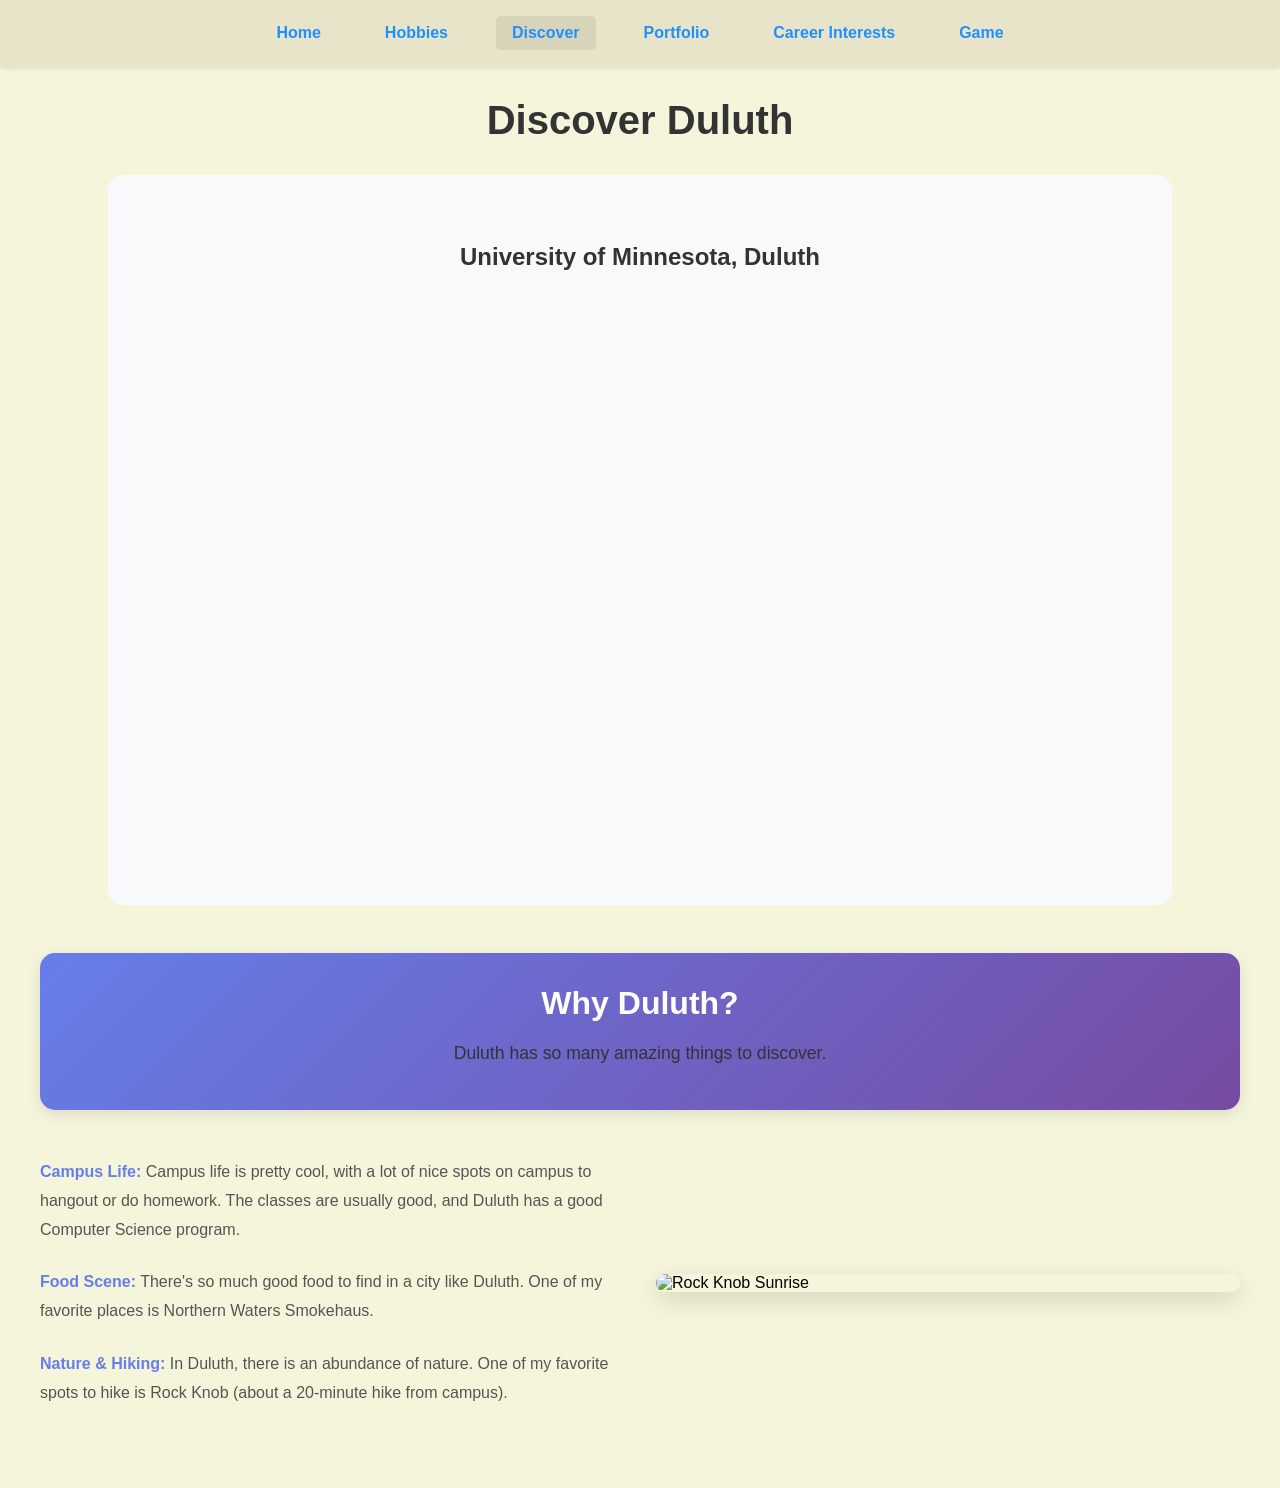
==== discover.html @ c2d2bad9 "Add files via upload" ====
<!DOCTYPE html>
<html lang="en">
<head>
    <meta charset="UTF-8">
    <meta name="viewport" content="width=device-width, initial-scale=1.0">
    <title>Discover - My Website</title>
    <link rel="stylesheet" href="styles.css">
    <style>
        /* Discover page-specific styles */
        .discover-container {
            max-width: 1200px;
            margin: 0 auto;
            padding: 2rem;
        }

        .page-title {
            text-align: center;
            font-size: 2.5rem;
            color: #333;
            margin-bottom: 2rem;
            font-weight: 700;
        }

        .video-section {
            background: #f8f9fa;
            padding: 3rem 2rem;
            border-radius: 15px;
            margin: 0 auto 3rem auto;
            max-width: 1000px;
            width: 95%;
            display: flex;
            flex-direction: column;
            align-items: center;
        }

        .video-title {
            text-align: center;
            font-size: 1.5rem;
            color: #333;
            margin-bottom: 1.5rem;
            font-weight: 700;
        }

        .video-container {
            position: relative;
            width: 100%;
            padding-bottom: 56.25%; /* 16:9 aspect ratio */
            height: 0;
            overflow: hidden;
            border-radius: 10px;
        }

        .video-container iframe {
            position: absolute;
            top: 0;
            left: 0;
            width: 100%;
            height: 100%;
            border-radius: 10px;
        }

        .discover-intro {
            background: linear-gradient(135deg, #667eea 0%, #764ba2 100%);
            color: white;
            padding: 2rem;
            border-radius: 15px;
            margin-bottom: 3rem;
            text-align: center;
            box-shadow: 0 4px 15px rgba(0, 0, 0, 0.1);
        }

        .discover-intro h2 {
            font-size: 2rem;
            margin-bottom: 1rem;
            margin-top: 0;
        }

        .discover-intro p {
            font-size: 1.1rem;
            line-height: 1.8;
            margin: 0.5rem 0;
        }

        .content-grid {
            display: grid;
            grid-template-columns: 1fr 1fr;
            gap: 2rem;
            align-items: center;
            margin-bottom: 3rem;
        }

        .content-text {
            display: flex;
            flex-direction: column;
            gap: 1.5rem;
        }

        .content-text p {
            font-size: 1rem;
            line-height: 1.8;
            color: #555;
            margin: 0;
        }

        .content-text strong {
            color: #667eea;
            font-weight: 600;
        }

        .content-image {
            border-radius: 15px;
            overflow: hidden;
            box-shadow: 0 8px 25px rgba(0, 0, 0, 0.15);
            transition: transform 0.3s ease;
        }

        .content-image:hover {
            transform: translateY(-5px);
        }

        .content-image img {
            width: 100%;
            height: auto;
            display: block;
            object-fit: cover;
        }

        @media (max-width: 768px) {
            .page-title {
                font-size: 1.8rem;
            }

            .discover-intro h2 {
                font-size: 1.5rem;
            }

            .discover-intro p {
                font-size: 1rem;
            }

            .content-grid {
                grid-template-columns: 1fr;
                gap: 1.5rem;
            }

            .video-section {
                padding: 2rem 1rem;
                max-width: 90%;
            }
        }
    </style>
</head>
<body>
    <nav class="nav-bar">
        <a href="index.html">Home</a>
        <a href="hobbies.html">Hobbies</a>
        <a href="discover.html" class="active">Discover</a>
        <a href="portfolio.html">Portfolio</a>
        <a href="career.html">Career Interests</a>
        <a href="game.html">Game</a>
    </nav>

    <div class="discover-container">
        <h1 class="page-title">Discover Duluth</h1>

        <!-- UMD Marketing Video -->
        <div class="video-section">
            <h2 class="video-title">University of Minnesota, Duluth</h2>
            <div class="video-container">
                <iframe src="https://www.youtube.com/embed/W8lg8bApw6A" frameborder="0" allow="accelerometer; autoplay; clipboard-write; encrypted-media; gyroscope; picture-in-picture" allowfullscreen></iframe>
            </div>
        </div>

        <!-- Intro Section -->
        <div class="discover-intro">
            <h2>Why Duluth?</h2>
            <p>Duluth has so many amazing things to discover.</p>
        </div>

        <!-- Content Grid with Text and Image -->
        <div class="content-grid">
            <div class="content-text">
                <p><strong>Campus Life:</strong> Campus life is pretty cool, with a lot of nice spots on campus to hangout or do homework. The classes are usually good, and Duluth has a good Computer Science program.</p>
                
                <p><strong>Food Scene:</strong> There's so much good food to find in a city like Duluth. One of my favorite places is Northern Waters Smokehaus.</p>
                
                <p><strong>Nature & Hiking:</strong> In Duluth, there is an abundance of nature. One of my favorite spots to hike is Rock Knob (about a 20-minute hike from campus).</p>
            </div>
            
            <div class="content-image">
                <img src="media/RockKnobSunriseStick.jpg" alt="Rock Knob Sunrise">
            </div>
        </div>
    </div>
</body>
</html>
---- styles.css ----
/* Common styles for all pages */
body {
    font-family: Arial, sans-serif;
    margin: 0;
    padding: 0;
    background-color: #F5F5DC;
    min-height: 100vh;
    display: flex;
    flex-direction: column;
}

/* Navigation bar styles */
.nav-bar {
    background-color: #E8E4C9;
    padding: 1rem;
    display: flex;
    justify-content: center;
    gap: 2rem;
    box-shadow: 0 2px 5px rgba(0, 0, 0, 0.1);
}

.nav-bar a {
    color: #1E90FF;
    text-decoration: none;
    padding: 0.5rem 1rem;
    border-radius: 5px;
    transition: all 0.3s ease;
    font-weight: bold;
}

.nav-bar a:hover {
    background-color: #D8D4B9;
}

.nav-bar a.active {
    background-color: #D8D4B9;
}

/* Content box styles */
.content-box {
    background: #E8E4C9;
    padding: 2rem 3rem;
    border-radius: 20px;
    box-shadow: 0 8px 25px rgba(0, 0, 0, 0.1);
    border: 1px solid #D8D4B9;
    margin: 2rem auto;
    max-width: 800px;
    transform-style: preserve-3d;
    animation: float 6s ease-in-out infinite;
}

@keyframes float {
    0%, 100% {
        transform: translateZ(20px) rotateX(5deg) rotateY(5deg);
    }
    50% {
        transform: translateZ(40px) rotateX(-5deg) rotateY(-5deg);
    }
}

h1 {
    color: #1E90FF;
    text-align: center;
    margin: 0;
    font-size: 2.5em;
    font-weight: bold;
}

p {
    color: #333;
    line-height: 1.6;
    margin-top: 1rem;
}

/* Resume styles */
.resume-section {
    background: #F5F5DC;
    padding: 1.5rem;
    margin: 1.5rem 0;
    border-radius: 15px;
    box-shadow: 0 4px 15px rgba(0, 0, 0, 0.05);
    border: 1px solid #E8E4C9;
    transition: transform 0.3s ease, box-shadow 0.3s ease;
}

.resume-section:hover {
    transform: scale(1.02);
    box-shadow: 0 6px 20px rgba(0, 0, 0, 0.1);
    z-index: 1;
}

.resume-section h2 {
    color: #1E90FF;
    margin-top: 0;
    margin-bottom: 1rem;
    border-bottom: 2px solid #1E90FF;
    padding-bottom: 0.5rem;
}

.contact-info {
    text-align: center;
    font-size: 1.1em;
    margin-bottom: 1rem;
}

.work-history {
    background: #F5F5DC;
    padding: 1.2rem;
}

.job-entry {
    margin-bottom: 1.5rem;
    padding-bottom: 1.5rem;
    border-bottom: 1px solid #E8E4C9;
}

.job-entry:last-child {
    margin-bottom: 0;
    padding-bottom: 0;
    border-bottom: none;
}

.job-entry h3 {
    color: #1E90FF;
    margin: 0;
    font-size: 1.2em;
}

.job-entry .date {
    margin: 0.2rem 0;
}

.job-entry p:not(.date) {
    margin-top: 0.3rem;
}

/* If you intended to style another class, add the selector here, e.g.:
.job-box {
    margin: 1rem 0;
    border-radius: 10px;
    border: 1px solid rgba(30, 144, 255, 0.2);
}
*/


.job-box h3 {
    color: #1E90FF;
    margin: 0;
    font-size: 1.2em;
}

.date {
    color: #666;
    font-style: italic;
    margin: 0.3rem 0;
}

.resume-section ul {
    margin: 0;
    padding-left: 1.5rem;
    list-style-type: none;
}

.resume-section ul li {
    margin-bottom: 0.8rem;
    position: relative;
    padding-left: 1.2rem;
}

.resume-section ul li:before {
    content: "•";
    color: #1E90FF;
    font-size: 1.2em;
    position: absolute;
    left: 0;
    top: -2px;
}

/* Page links styles */
.page-links {
    margin-top: 2rem;
    display: grid;
    grid-template-columns: repeat(auto-fit, minmax(250px, 1fr));
    gap: 1.5rem;
    padding: 1rem;
}

.link-card {
    background: rgba(255, 255, 255, 0.3);
    padding: 1.5rem;
    border-radius: 10px;
    transition: transform 0.3s ease, box-shadow 0.3s ease;
    border: 1px solid rgba(255, 255, 255, 0.5);
}

.link-card:hover {
    transform: translateY(-5px);
    box-shadow: 0 5px 15px rgba(0, 0, 0, 0.1);
}

.link-card h2 {
    margin: 0;
    font-size: 1.5em;
    margin-bottom: 0.5rem;
}

.link-card h2 a {
    color: #1E90FF;
    text-decoration: none;
    transition: color 0.3s ease;
}

.link-card h2 a:hover {
    color: #1570CD;
}

.link-card p {
    margin: 0;
    color: #555;
    font-size: 0.95em;
}
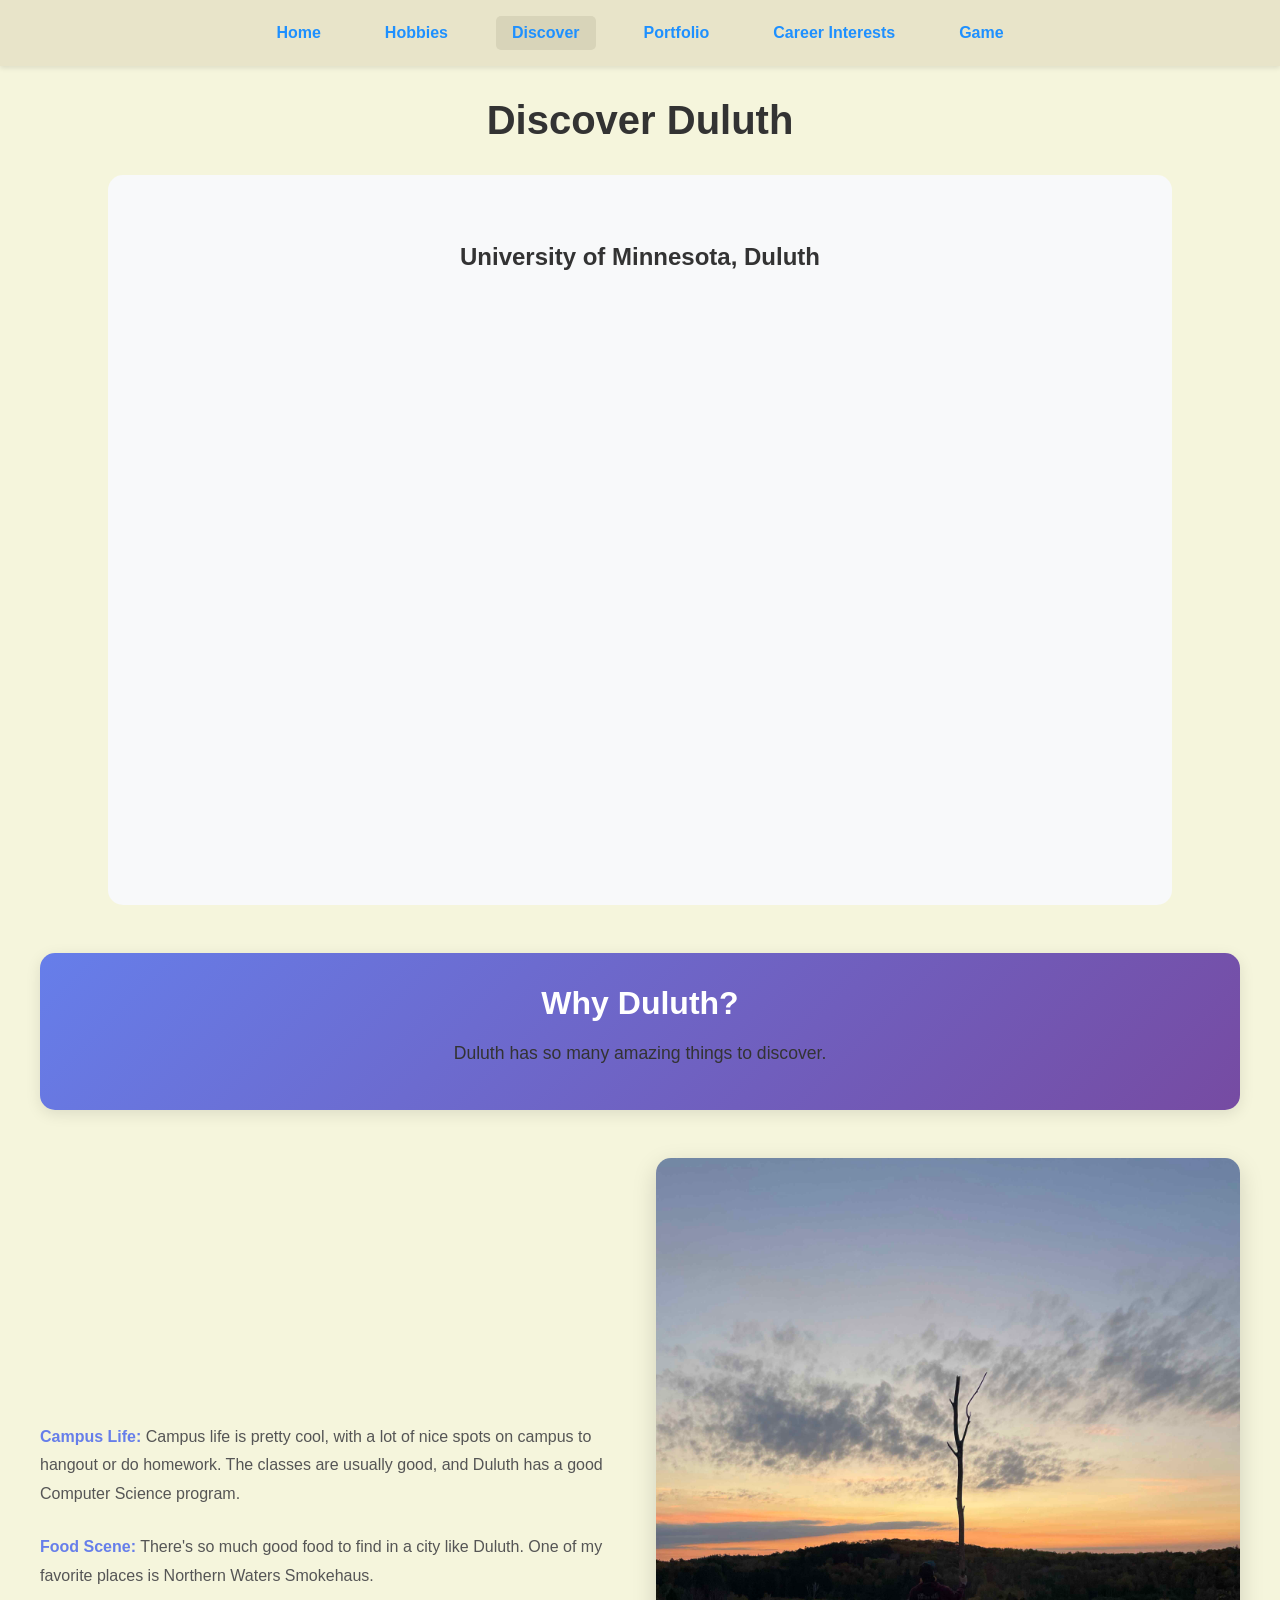
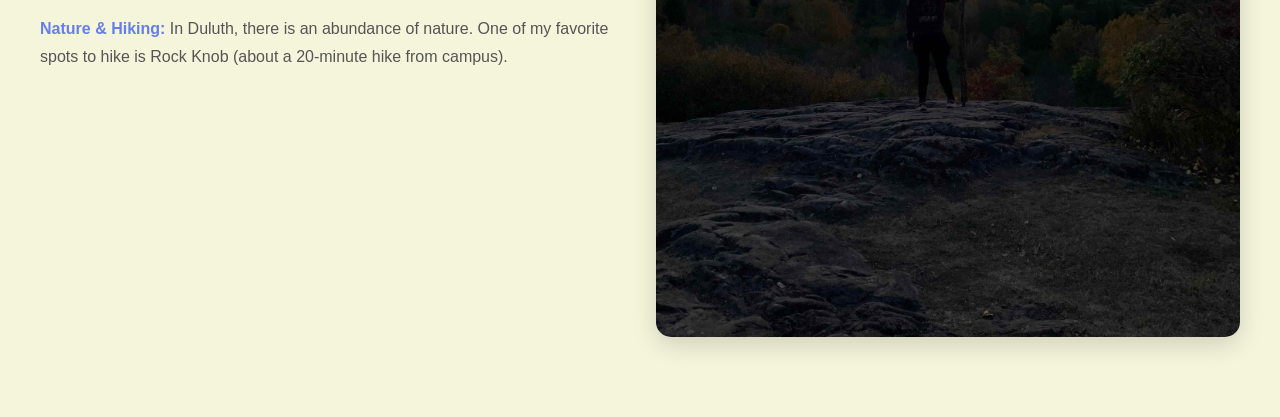
==== commit d0d89098: "Fixed image pathname encoding" ====
--- a/discover.html
+++ b/discover.html
@@ -188,9 +188,10 @@
             </div>
             
             <div class="content-image">
-                <img src="media/RockKnobSunriseStick.jpg" alt="Rock Knob Sunrise">
+                <img src="RockKnobSunriseStick.jpg" alt="Rock Knob Sunrise">
             </div>
         </div>
     </div>
 </body>
-</html>+
+</html>
